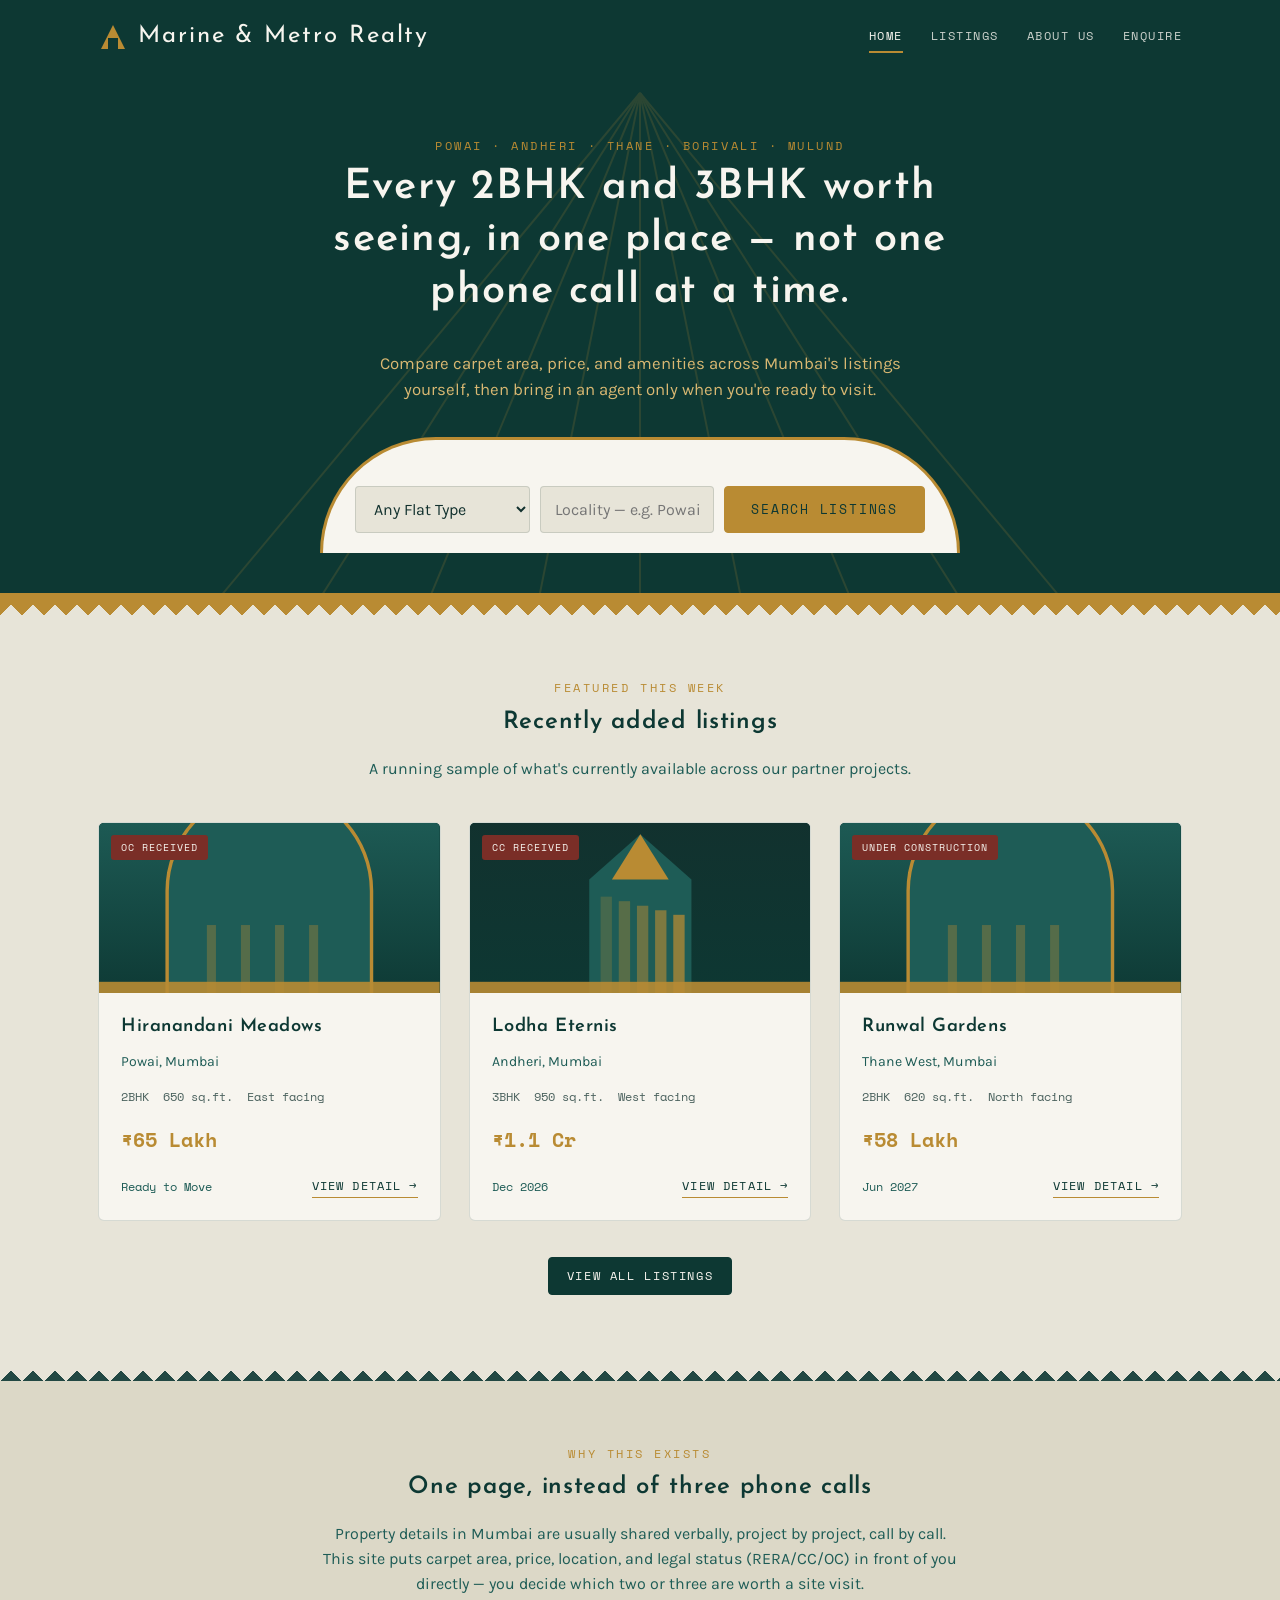
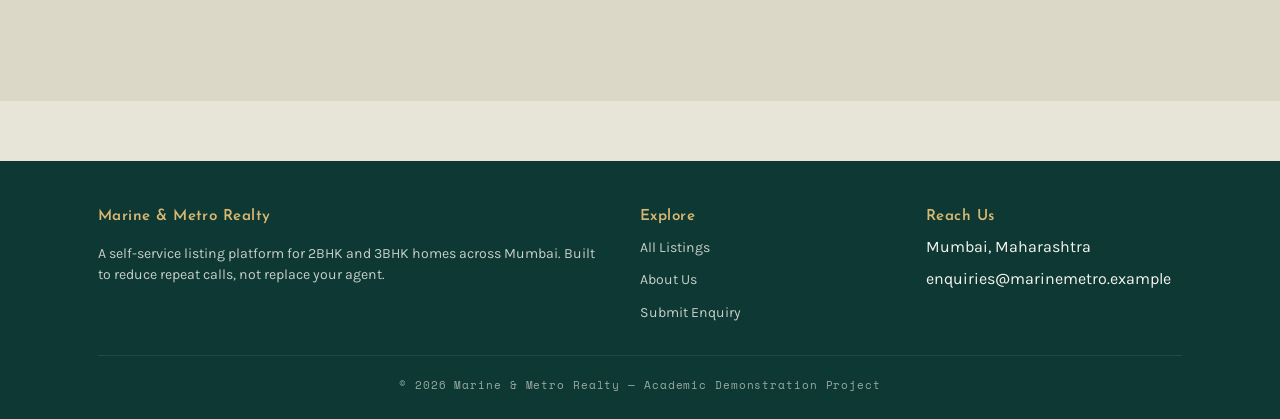
==== index.html @ 43389895 "Add files via upload" ====
<!DOCTYPE html>
<html lang="en">
<head>
<meta charset="UTF-8">
<meta name="viewport" content="width=device-width, initial-scale=1.0">
<title>Marine & Metro Realty — 2BHK & 3BHK Flats in Mumbai</title>
<link rel="preconnect" href="https://fonts.googleapis.com">
<link href="https://fonts.googleapis.com/css2?family=Josefin+Sans:wght@500;600;700&family=Karla:wght@400;500;700&family=Space+Mono:wght@400;700&display=swap" rel="stylesheet">
<link rel="stylesheet" href="styles.css">
</head>
<body data-page="home">

<header class="site-header">
  <div class="container">
    <a href="index.html" class="brand">
      <svg class="mark" viewBox="0 0 30 30"><path d="M15 3 L27 27 H3 Z" fill="#B98B33"/><rect x="10" y="16" width="10" height="11" fill="#0D3833"/></svg>
      Marine & Metro Realty
    </a>
    <button class="nav-toggle" aria-label="Toggle menu">MENU</button>
    <nav class="main-nav">
      <a href="index.html" data-page="home">Home</a>
      <a href="listings.html" data-page="listings">Listings</a>
      <a href="about.html" data-page="about">About Us</a>
      <a href="contact.html" data-page="contact">Enquire</a>
    </nav>
  </div>
</header>

<section class="hero">
  <svg class="sunburst" viewBox="0 0 1200 700" xmlns="http://www.w3.org/2000/svg">
    <g stroke="#B98B33" stroke-width="2" opacity="0.35">
      <g transform="translate(600,140)">
        <line x1="0" y1="0" x2="-500" y2="600"/>
        <line x1="0" y1="0" x2="-380" y2="600"/>
        <line x1="0" y1="0" x2="-250" y2="600"/>
        <line x1="0" y1="0" x2="-120" y2="600"/>
        <line x1="0" y1="0" x2="0" y2="600"/>
        <line x1="0" y1="0" x2="120" y2="600"/>
        <line x1="0" y1="0" x2="250" y2="600"/>
        <line x1="0" y1="0" x2="380" y2="600"/>
        <line x1="0" y1="0" x2="500" y2="600"/>
      </g>
    </g>
  </svg>
  <div class="container">
    <span class="eyebrow">Powai · Andheri · Thane · Borivali · Mulund</span>
    <h1>Every 2BHK and 3BHK worth seeing, in one place — not one phone call at a time.</h1>
    <p class="lede">Compare carpet area, price, and amenities across Mumbai's listings yourself, then bring in an agent only when you're ready to visit.</p>

    <div class="search-arch">
      <div class="arch-frame">
        <form class="search-form" id="hero-search-form">
          <select id="hero-type" aria-label="Flat type">
            <option value="">Any Flat Type</option>
            <option value="2BHK">2BHK</option>
            <option value="3BHK">3BHK</option>
          </select>
          <input type="text" id="hero-locality" placeholder="Locality — e.g. Powai, Andheri" aria-label="Locality">
          <button type="submit" class="btn">Search Listings</button>
        </form>
      </div>
    </div>
  </div>
</section>
<div class="ziggurat"></div>

<section>
  <div class="container">
    <div class="section-head">
      <span class="eyebrow">Featured This Week</span>
      <h2>Recently added listings</h2>
      <p>A running sample of what's currently available across our partner projects.</p>
    </div>
    <div class="card-grid" id="featured-grid"></div>
    <div style="text-align:center;margin-top:36px;">
      <a href="listings.html" class="btn small" style="background:var(--teal-deep);color:var(--ivory);border-color:var(--teal-deep);">View All Listings</a>
    </div>
  </div>
</section>

<div class="ziggurat on-stone"></div>

<section style="background:var(--stone-2);">
  <div class="container">
    <div class="section-head">
      <span class="eyebrow">Why This Exists</span>
      <h2>One page, instead of three phone calls</h2>
      <p>Property details in Mumbai are usually shared verbally, project by project, call by call. This site puts carpet area, price, location, and legal status (RERA/CC/OC) in front of you directly — you decide which two or three are worth a site visit.</p>
    </div>
  </div>
</section>

<footer class="site-footer">
  <div class="container">
    <div class="footer-grid">
      <div>
        <h4>Marine & Metro Realty</h4>
        <p>A self-service listing platform for 2BHK and 3BHK homes across Mumbai. Built to reduce repeat calls, not replace your agent.</p>
      </div>
      <div>
        <h4>Explore</h4>
        <ul>
          <li><a href="listings.html">All Listings</a></li>
          <li><a href="about.html">About Us</a></li>
          <li><a href="contact.html">Submit Enquiry</a></li>
        </ul>
      </div>
      <div>
        <h4>Reach Us</h4>
        <ul>
          <li>Mumbai, Maharashtra</li>
          <li>enquiries@marinemetro.example</li>
        </ul>
      </div>
    </div>
    <div class="footer-bottom">© 2026 Marine & Metro Realty — Academic Demonstration Project</div>
  </div>
</footer>

<script src="data.js"></script>
<script src="main.js"></script>
</body>
</html>
---- styles.css ----
/* ============================================================
   DESIGN TOKENS — Marine Drive / Art Deco Mumbai
   ============================================================ */
:root{
  --ink:        #12312E;   /* near-black deep teal, primary text */
  --teal:       #1E5C56;   /* primary brand teal */
  --teal-deep:  #0D3833;   /* darkest teal, headers/footer bg */
  --brass:      #B98B33;   /* accent gold/brass */
  --brass-light:#D9B872;   /* light brass for hover/highlights */
  --stone:      #E7E4D8;   /* warm stone page background */
  --stone-2:    #DCD8C7;   /* slightly deeper stone, card wells */
  --ivory:      #F7F5EF;   /* light text on dark backgrounds */
  --maroon:     #7A2E27;   /* brick accent for status tags */
  --line:       rgba(18,49,46,0.14);

  --display: "Josefin Sans", "Century Gothic", sans-serif;
  --body:    "Karla", "Segoe UI", sans-serif;
  --mono:    "Space Mono", "Courier New", monospace;
}

*{ box-sizing: border-box; }
html{ scroll-behavior: smooth; }
body{
  margin:0;
  background: var(--stone);
  color: var(--ink);
  font-family: var(--body);
  font-size: 16px;
  line-height: 1.55;
}
img{ max-width:100%; display:block; }
a{ color: inherit; text-decoration:none; }
h1,h2,h3,h4{
  font-family: var(--display);
  letter-spacing: 0.03em;
  margin: 0 0 0.4em 0;
  color: var(--teal-deep);
  font-weight: 600;
}
.eyebrow{
  font-family: var(--mono);
  font-size: 0.72rem;
  letter-spacing: 0.22em;
  text-transform: uppercase;
  color: var(--brass);
  display:block;
  margin-bottom: 0.6em;
}
.container{ max-width: 1140px; margin: 0 auto; padding: 0 28px; }
button, input, textarea, select{ font-family: var(--body); font-size: 1rem; }
:focus-visible{ outline: 3px solid var(--brass); outline-offset: 2px; }

/* ============================================================
   ZIGGURAT DIVIDER — signature step motif, used between sections
   ============================================================ */
.ziggurat{
  height: 22px;
  width: 100%;
  background:
    linear-gradient(45deg, var(--stone) 25%, transparent 25%) -11px 0,
    linear-gradient(-45deg, var(--stone) 25%, transparent 25%) -11px 0;
  background-size: 22px 22px;
  background-color: var(--brass);
}
.ziggurat.dark{ background-color: var(--teal-deep); }
.ziggurat.on-stone{
  background-image:
    linear-gradient(45deg, var(--teal-deep) 25%, transparent 25%),
    linear-gradient(-45deg, var(--teal-deep) 25%, transparent 25%);
  background-color: var(--stone);
  opacity: 0.9;
}

/* ============================================================
   HEADER / NAV
   ============================================================ */
.site-header{
  background: var(--teal-deep);
  color: var(--ivory);
  padding: 18px 0;
}
.site-header .container{
  display:flex;
  align-items:center;
  justify-content: space-between;
  gap: 24px;
}
.brand{
  font-family: var(--display);
  font-size: 1.5rem;
  letter-spacing: 0.08em;
  color: var(--ivory);
  display:flex;
  align-items:center;
  gap: 10px;
}
.brand .mark{
  width: 30px; height: 30px;
  flex-shrink:0;
}
nav.main-nav{ display:flex; gap: 28px; align-items:center; }
nav.main-nav a{
  font-family: var(--mono);
  font-size: 0.78rem;
  letter-spacing: 0.12em;
  text-transform: uppercase;
  color: var(--ivory);
  opacity: 0.82;
  padding: 6px 0;
  border-bottom: 2px solid transparent;
  transition: opacity 0.15s, border-color 0.15s;
}
nav.main-nav a:hover, nav.main-nav a.active{
  opacity:1;
  border-color: var(--brass);
}
.nav-toggle{ display:none; }

/* ============================================================
   HERO — arched marquee with sunburst
   ============================================================ */
.hero{
  position: relative;
  background: var(--teal-deep);
  color: var(--ivory);
  overflow: hidden;
  padding: 0 0 40px 0;
}
.hero .container{
  position: relative;
  z-index: 2;
  padding-top: 64px;
  text-align:center;
  display:flex;
  flex-direction: column;
  align-items: center;
}
.hero h1{
  color: var(--ivory);
  font-size: 2.6rem;
  max-width: 720px;
  line-height:1.25;
}
.hero p.lede{
  max-width: 560px;
  color: var(--brass-light);
  font-size: 1.05rem;
  margin-bottom: 2em;
}
.sunburst{
  position:absolute;
  top: -120px; left:50%;
  transform: translateX(-50%);
  width: 1200px; height: 700px;
  z-index:1;
  opacity: 0.5;
  pointer-events:none;
}

/* Search bar set within an arch frame */
.search-arch{
  position: relative;
  width: 100%;
  max-width: 640px;
  margin: 0 auto;
}
.arch-frame{
  background: var(--ivory);
  border: 3px solid var(--brass);
  border-bottom: none;
  border-radius: 200px 200px 0 0;
  padding: 46px 32px 20px 32px;
  color: var(--ink);
}
.search-form{
  display:flex;
  gap: 10px;
  flex-wrap: wrap;
  justify-content:center;
}
.search-form select, .search-form input[type="text"]{
  padding: 12px 14px;
  border: 1px solid var(--line);
  border-radius: 4px;
  background: var(--stone);
  color: var(--ink);
  min-width: 140px;
  flex: 1 1 140px;
}
.btn{
  display:inline-block;
  font-family: var(--mono);
  font-size: 0.8rem;
  letter-spacing: 0.14em;
  text-transform: uppercase;
  padding: 13px 26px;
  border-radius: 4px;
  border: 1px solid var(--brass);
  background: var(--brass);
  color: var(--teal-deep);
  cursor:pointer;
  transition: background 0.15s, color 0.15s, transform 0.1s;
}
.btn:hover{ background: var(--brass-light); transform: translateY(-1px); }
.btn.outline{
  background: transparent;
  color: var(--ivory);
  border-color: var(--ivory);
}
.btn.outline:hover{ background: rgba(247,245,239,0.1); }
.btn.small{ padding: 9px 18px; font-size: 0.72rem; }

/* ============================================================
   SECTIONS
   ============================================================ */
section{ padding: 64px 0; }
.section-head{
  text-align:center;
  max-width: 640px;
  margin: 0 auto 40px auto;
}
.section-head p{ color: var(--teal); }

/* ============================================================
   PROPERTY CARDS — arched facade frame
   ============================================================ */
.card-grid{
  display:grid;
  grid-template-columns: repeat(auto-fill, minmax(280px, 1fr));
  gap: 28px;
}
.property-card{
  background: var(--ivory);
  border: 1px solid var(--line);
  border-radius: 6px;
  overflow:hidden;
  display:flex;
  flex-direction:column;
  transition: transform 0.18s, box-shadow 0.18s;
}
.property-card:hover{
  transform: translateY(-4px);
  box-shadow: 0 14px 28px rgba(13,56,51,0.16);
}
.facade-frame{
  height: 170px;
  position:relative;
  overflow:hidden;
  background: var(--teal-deep);
}
.facade-frame svg{ width:100%; height:100%; display:block; }
.tag{
  position:absolute;
  top: 12px; left: 12px;
  font-family: var(--mono);
  font-size: 0.62rem;
  letter-spacing: 0.1em;
  text-transform: uppercase;
  background: var(--maroon);
  color: var(--ivory);
  padding: 5px 10px;
  border-radius: 3px;
  z-index: 2;
}
.card-body{ padding: 20px 22px 22px; display:flex; flex-direction:column; gap: 8px; flex:1; }
.card-body h3{ font-size: 1.15rem; margin-bottom:2px; }
.card-loc{ font-size: 0.88rem; color: var(--teal); }
.card-specs{
  display:flex;
  gap: 14px;
  font-family: var(--mono);
  font-size: 0.76rem;
  color: var(--ink);
  opacity: 0.75;
  margin: 6px 0;
}
.card-price{
  font-family: var(--mono);
  font-size: 1.25rem;
  color: var(--brass);
  font-weight: 700;
  margin-top: 4px;
}
.card-footer{
  margin-top: auto;
  padding-top: 14px;
  display:flex;
  justify-content: space-between;
  align-items:center;
}
.card-footer a{
  font-family: var(--mono);
  font-size: 0.72rem;
  letter-spacing: 0.1em;
  text-transform: uppercase;
  color: var(--teal-deep);
  border-bottom: 1px solid var(--brass);
  padding-bottom: 2px;
}
.card-footer a:hover{ color: var(--brass); }

/* ============================================================
   FILTER BAR (listings page)
   ============================================================ */
.filter-bar{
  background: var(--ivory);
  border: 1px solid var(--line);
  border-radius: 6px;
  padding: 22px 24px;
  display:flex;
  gap: 14px;
  flex-wrap: wrap;
  align-items:flex-end;
  margin-bottom: 36px;
}
.field{ display:flex; flex-direction:column; gap:6px; flex: 1 1 160px; }
.field label{
  font-family: var(--mono);
  font-size: 0.68rem;
  letter-spacing: 0.1em;
  text-transform: uppercase;
  color: var(--teal);
}
.field select, .field input{
  padding: 10px 12px;
  border: 1px solid var(--line);
  border-radius: 4px;
  background: var(--stone);
}
.results-meta{
  font-family: var(--mono);
  font-size: 0.82rem;
  color: var(--teal);
  margin-bottom: 20px;
}
.empty-state{
  text-align:center;
  padding: 60px 20px;
  color: var(--teal);
}
.empty-state h3{ color: var(--teal-deep); }

/* ============================================================
   PROPERTY DETAIL PAGE
   ============================================================ */
.detail-hero{
  background: var(--teal-deep);
  color: var(--ivory);
  padding: 48px 0 0;
}
.detail-hero .facade-frame{ height: 280px; border-radius: 6px 6px 0 0; }
.detail-grid{
  display:grid;
  grid-template-columns: 2fr 1fr;
  gap: 40px;
  align-items:flex-start;
}
.spec-table{ width:100%; border-collapse: collapse; margin: 20px 0; }
.spec-table td{
  padding: 10px 4px;
  border-bottom: 1px solid var(--line);
  font-size: 0.94rem;
}
.spec-table td:first-child{
  font-family: var(--mono);
  color: var(--teal);
  width: 40%;
  font-size: 0.78rem;
  letter-spacing: 0.06em;
  text-transform: uppercase;
}
.amenity-list{ list-style:none; padding:0; margin: 16px 0; display:flex; flex-wrap:wrap; gap:10px; }
.amenity-list li{
  background: var(--stone-2);
  padding: 8px 14px;
  border-radius: 20px;
  font-size: 0.85rem;
  color: var(--teal-deep);
}
.side-card{
  background: var(--ivory);
  border: 1px solid var(--line);
  border-radius: 6px;
  padding: 26px;
  position: sticky;
  top: 24px;
}
.side-card .card-price{ font-size: 1.6rem; margin-bottom: 4px; }
.rera-badge{
  font-family: var(--mono);
  font-size: 0.72rem;
  color: var(--teal);
  border: 1px dashed var(--brass);
  padding: 10px 12px;
  border-radius: 4px;
  margin: 16px 0;
  line-height: 1.5;
}

/* ============================================================
   ENQUIRY FORM
   ============================================================ */
.form-card{
  background: var(--ivory);
  border: 1px solid var(--line);
  border-radius: 6px;
  padding: 36px;
  max-width: 640px;
  margin: 0 auto;
}
.form-row{ margin-bottom: 20px; display:flex; flex-direction:column; gap:6px; }
.form-row label{
  font-family: var(--mono);
  font-size: 0.72rem;
  letter-spacing: 0.1em;
  text-transform: uppercase;
  color: var(--teal);
}
.form-row input, .form-row textarea, .form-row select{
  padding: 12px 14px;
  border: 1px solid var(--line);
  border-radius: 4px;
  background: var(--stone);
  color: var(--ink);
  width: 100%;
}
.form-row textarea{ min-height: 120px; resize: vertical; }
.error-msg{ color: var(--maroon); font-size: 0.78rem; display:none; }
.form-row.invalid input, .form-row.invalid textarea, .form-row.invalid select{ border-color: var(--maroon); }
.form-row.invalid .error-msg{ display:block; }
.success-banner{
  display:none;
  background: var(--teal-deep);
  color: var(--ivory);
  padding: 18px 22px;
  border-radius: 6px;
  margin-bottom: 24px;
  font-family: var(--mono);
  font-size: 0.85rem;
}
.success-banner.show{ display:block; }

/* ============================================================
   ABOUT PAGE
   ============================================================ */
.about-grid{
  display:grid;
  grid-template-columns: repeat(3, 1fr);
  gap: 26px;
  margin-top: 30px;
}
.about-card{
  background: var(--ivory);
  border: 1px solid var(--line);
  border-radius: 6px;
  padding: 24px;
}
.about-card .num{
  font-family: var(--mono);
  color: var(--brass);
  font-size: 0.75rem;
  letter-spacing: 0.14em;
}
.timeline{ margin-top: 34px; }
.timeline-row{
  display:grid;
  grid-template-columns: 140px 1fr;
  gap: 20px;
  padding: 14px 0;
  border-bottom: 1px solid var(--line);
}
.timeline-row .phase{
  font-family: var(--mono);
  font-size: 0.78rem;
  color: var(--teal);
  text-transform: uppercase;
  letter-spacing: 0.08em;
}

/* ============================================================
   FOOTER
   ============================================================ */
.site-footer{
  background: var(--teal-deep);
  color: var(--ivory);
  padding: 44px 0 26px;
  margin-top: 60px;
}
.footer-grid{
  display:grid;
  grid-template-columns: 2fr 1fr 1fr;
  gap: 30px;
  margin-bottom: 30px;
}
.footer-grid h4{ color: var(--brass-light); font-size: 0.95rem; }
.footer-grid p, .footer-grid a{ color: var(--ivory); opacity: 0.8; font-size: 0.88rem; }
.footer-grid ul{ list-style:none; padding:0; margin:0; display:flex; flex-direction:column; gap:8px; }
.footer-bottom{
  text-align:center;
  font-family: var(--mono);
  font-size: 0.7rem;
  letter-spacing: 0.08em;
  opacity: 0.6;
  padding-top: 20px;
  border-top: 1px solid rgba(247,245,239,0.15);
}

/* ============================================================
   RESPONSIVE
   ============================================================ */
@media (max-width: 860px){
  .detail-grid{ grid-template-columns: 1fr; }
  .about-grid{ grid-template-columns: 1fr; }
  .footer-grid{ grid-template-columns: 1fr; }
  nav.main-nav{ display:none; }
  .nav-toggle{
    display:block;
    background:none; border:none; color:var(--ivory);
    font-family: var(--mono); font-size: 0.8rem; letter-spacing:0.1em;
    cursor:pointer;
  }
  nav.main-nav.open{
    display:flex; flex-direction:column;
    position:absolute; top: 66px; left:0; right:0;
    background: var(--teal-deep);
    padding: 20px 28px; gap: 16px;
    z-index: 10;
  }
  .hero h1{ font-size: 1.9rem; }
}
@media (prefers-reduced-motion: reduce){
  *{ transition: none !important; scroll-behavior: auto !important; }
}
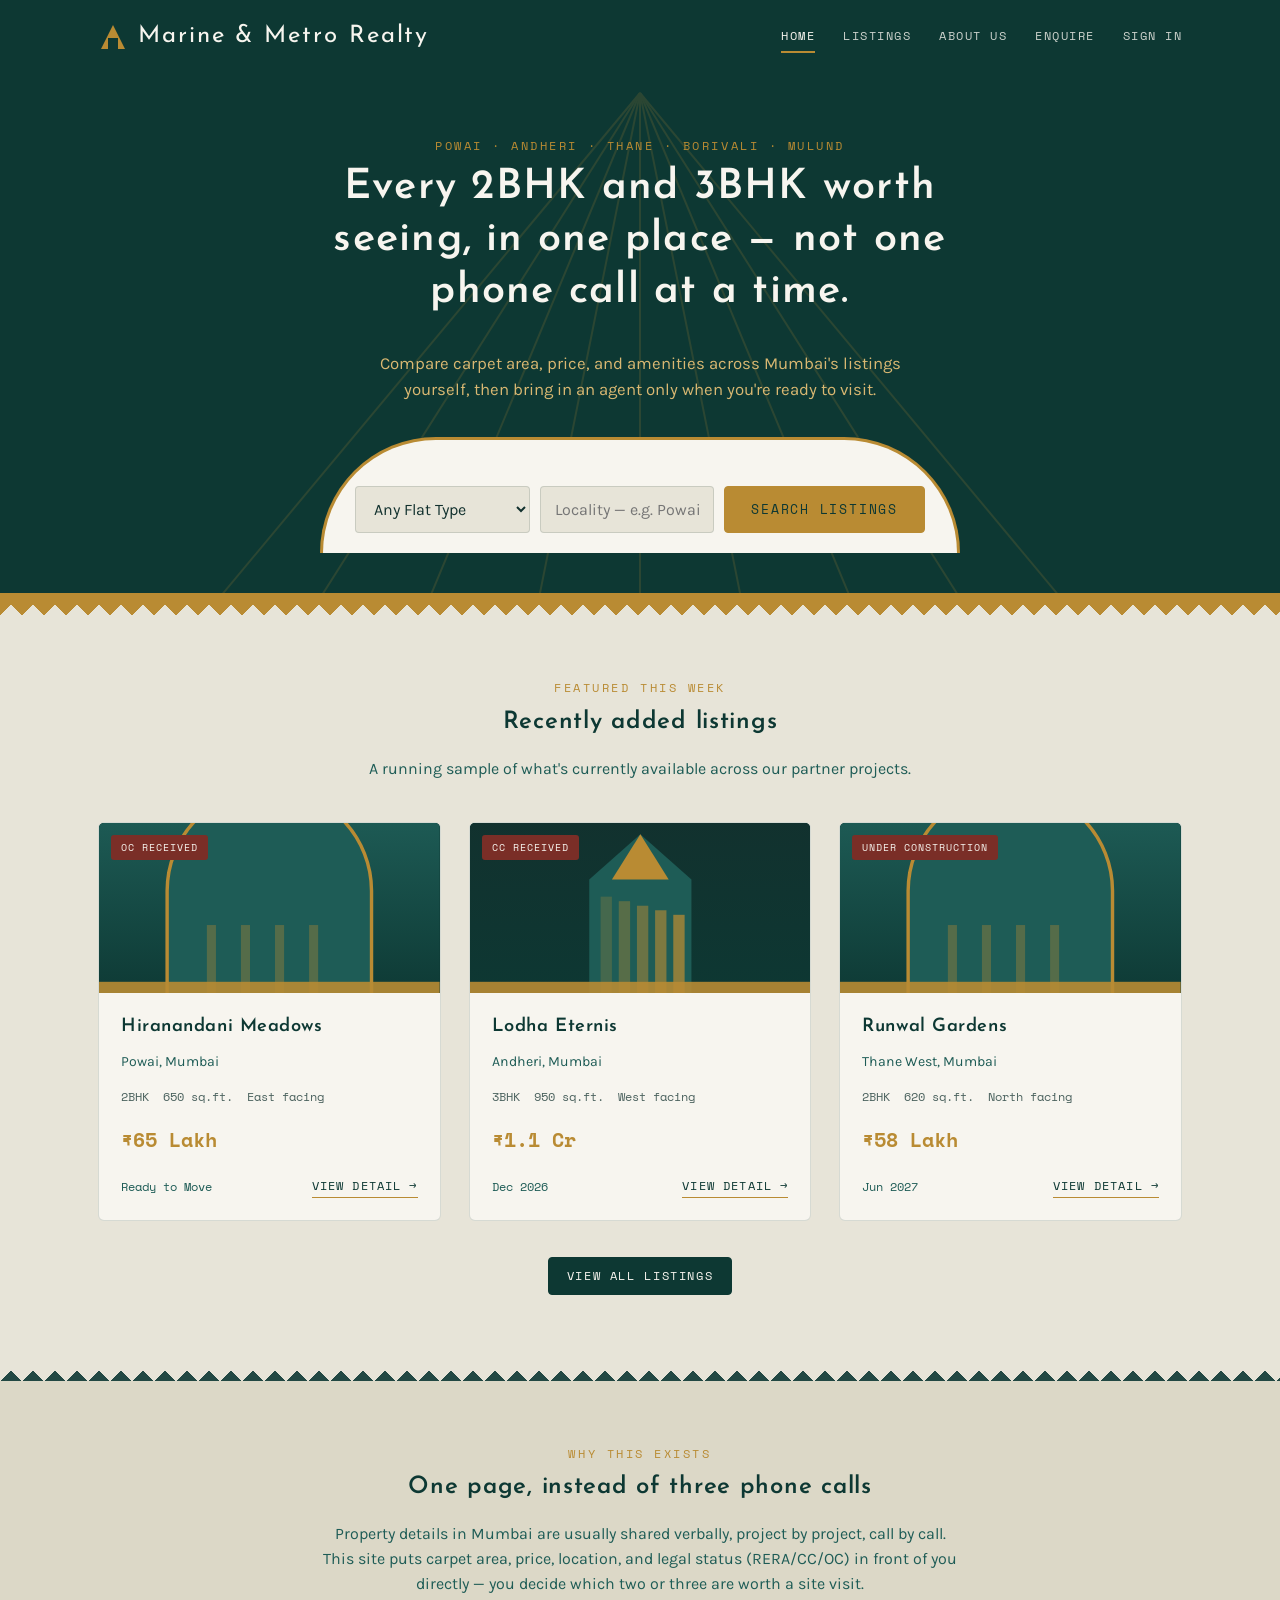
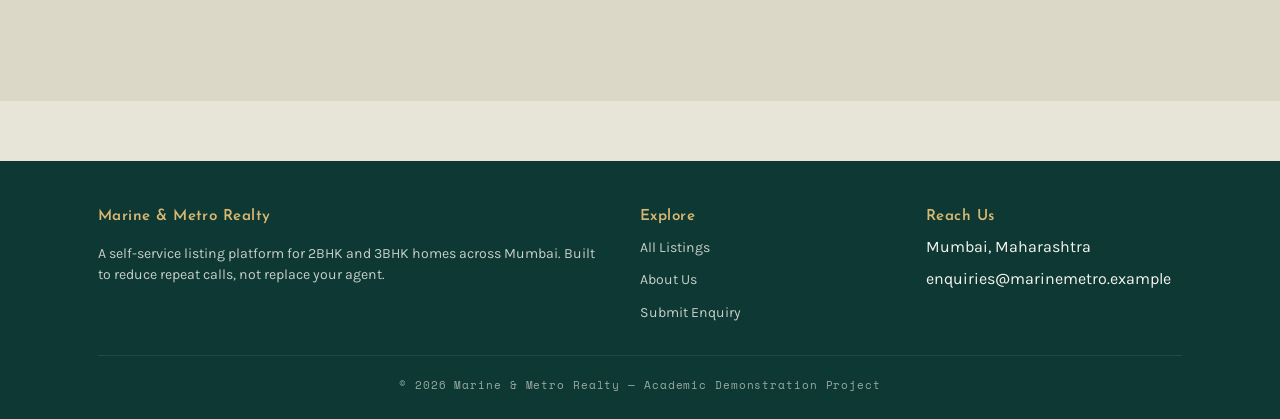
==== commit 9e4ad2a8: "new" ====
--- a/index.html
+++ b/index.html
@@ -118,6 +118,7 @@
 </footer>
 
 <script src="data.js"></script>
+<script src="storage.js"></script>
 <script src="main.js"></script>
 </body>
 </html>
